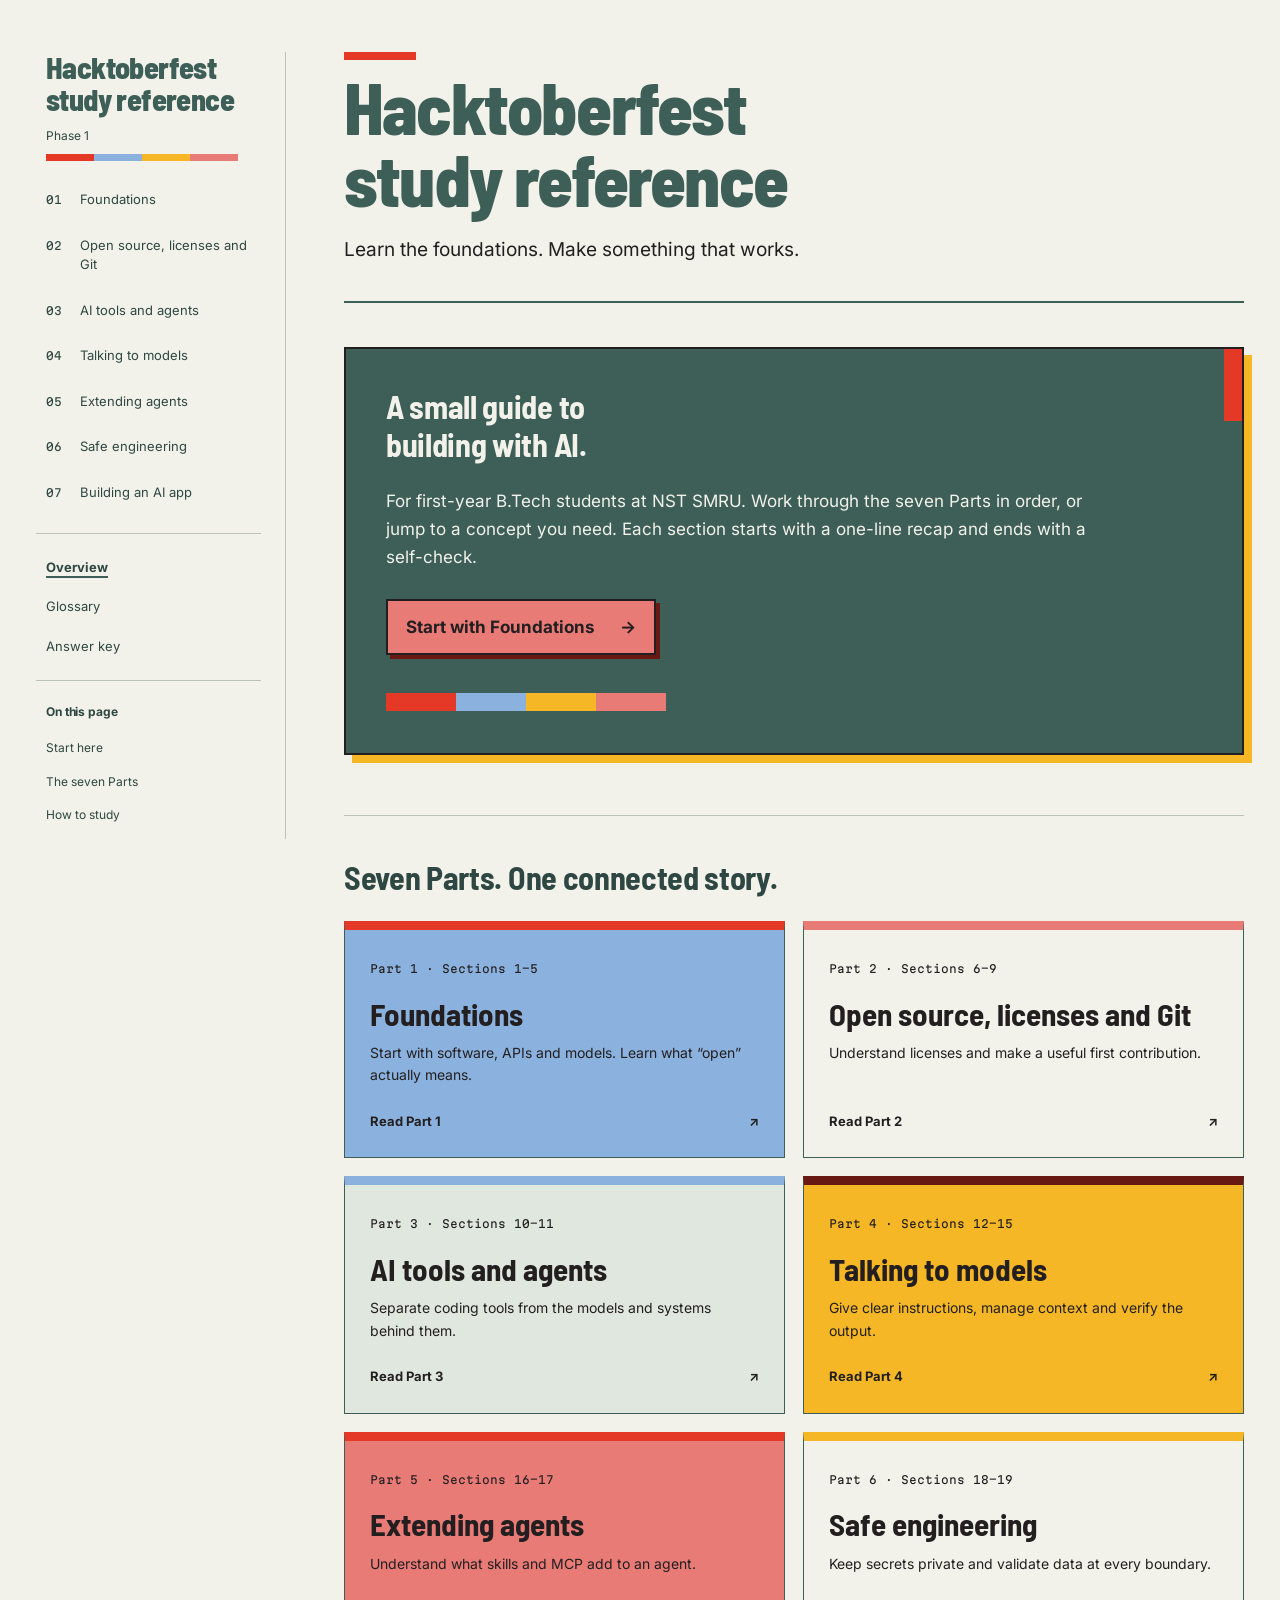
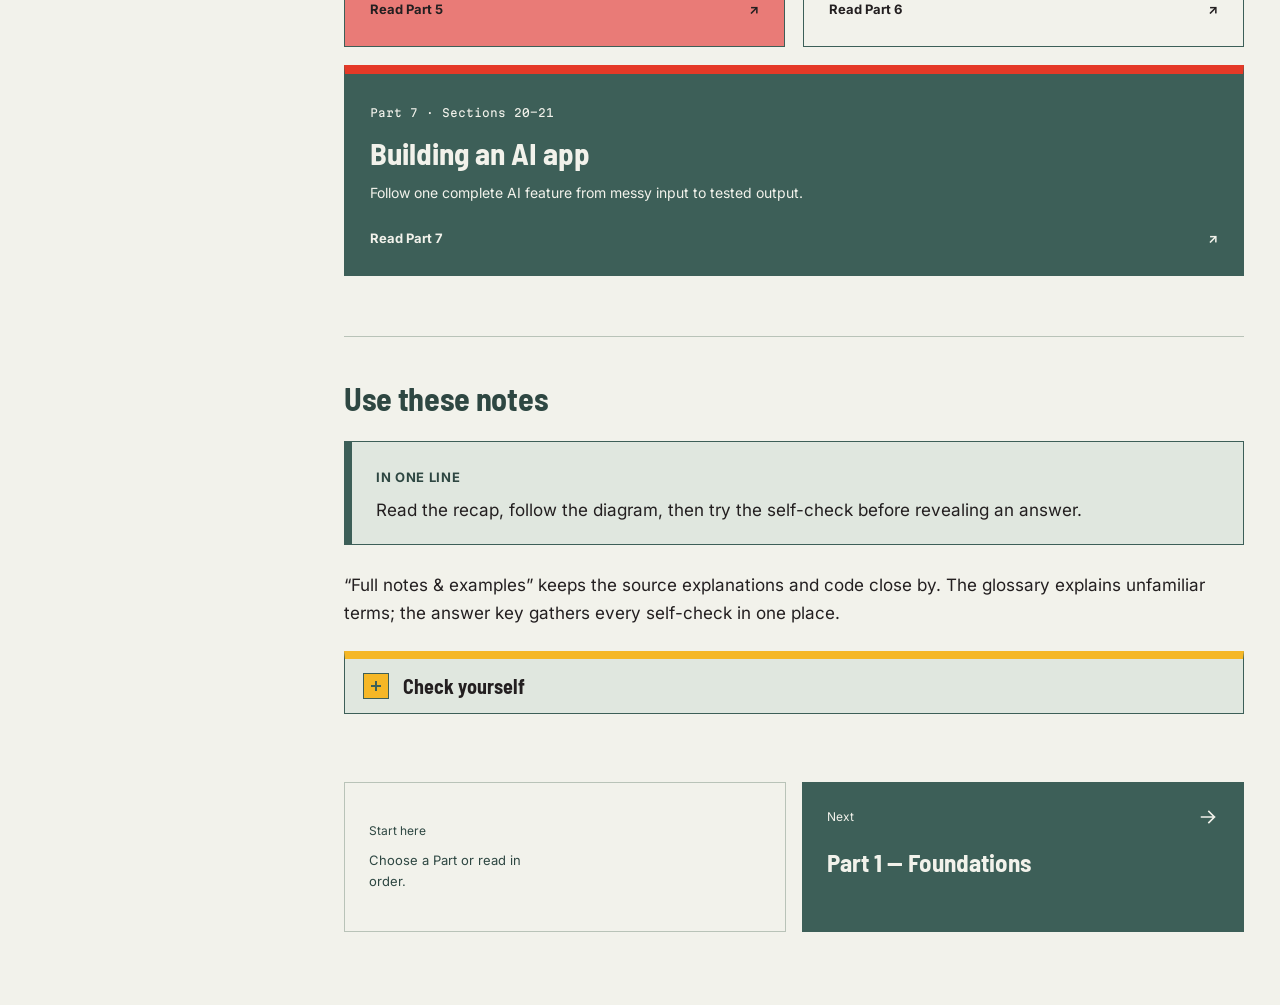
==== index.html @ d486a361 "Deploy Hacktoberfest study reference" ====
<!doctype html><html lang="en">
<head><meta charset="utf-8"><meta name="viewport" content="width=device-width,initial-scale=1"><title>Hacktoberfest study reference</title><meta name="description" content="Phase 1 study notes for first-year B.Tech students at NST SMRU."><link rel="stylesheet" href="assets/style.css"><script src="assets/site.js" defer></script></head>
<body><a class="skip" href="#main">Skip to content</a><div class="layout">
<aside aria-label="Study navigation"><a class="site-name" href="index.html">Hacktoberfest<br> study reference<span class="site-phase">Phase 1</span></a><details class="sidebar-menu" open><summary>Contents</summary><div class="sidebar-panel">
<nav class="part-nav" aria-label="Study Parts"><a href="part-1.html"><span class="nav-number">01</span><span>Foundations</span></a><a href="part-2.html"><span class="nav-number">02</span><span>Open source, licenses and Git</span></a><a href="part-3.html"><span class="nav-number">03</span><span>AI tools and agents</span></a><a href="part-4.html"><span class="nav-number">04</span><span>Talking to models</span></a><a href="part-5.html"><span class="nav-number">05</span><span>Extending agents</span></a><a href="part-6.html"><span class="nav-number">06</span><span>Safe engineering</span></a><a href="part-7.html"><span class="nav-number">07</span><span>Building an AI app</span></a></nav>
<nav class="reference-nav" aria-label="Reference pages"><a href="index.html" aria-current="page">Overview</a><a href="glossary.html">Glossary</a><a href="answers.html">Answer key</a></nav>
<nav class="page-toc" aria-label="On this page"><h2>On this page</h2><a href="#start">Start here</a><a href="#parts">The seven Parts</a><a href="#how">How to study</a></nav></div></details></aside>
<main id="main">
<div class="page-heading"><h1>Hacktoberfest study reference</h1><p>Learn the foundations. Make something that works.</p></div>
<section id="start"><h2>A small guide to building with AI.</h2><p>For first-year B.Tech students at NST SMRU. Work through the seven Parts in order, or jump to a concept you need. Each section starts with a one-line recap and ends with a self-check.</p><a class="primary" href="part-1.html">Start with Foundations <span aria-hidden="true">→</span></a><div class="color-blocks" aria-hidden="true"><i></i><i></i><i></i><i></i></div></section>
<section id="parts"><h2>Seven Parts. One connected story.</h2><div class="cards"><a class="part-card" href="part-1.html"><span class="part-number">Part 1 · Sections 1–5</span><h3>Foundations</h3><p>Start with software, APIs and models. Learn what “open” actually means.</p><span class="card-link">Read Part 1 <span aria-hidden="true">↗</span></span></a><a class="part-card" href="part-2.html"><span class="part-number">Part 2 · Sections 6–9</span><h3>Open source, licenses and Git</h3><p>Understand licenses and make a useful first contribution.</p><span class="card-link">Read Part 2 <span aria-hidden="true">↗</span></span></a><a class="part-card" href="part-3.html"><span class="part-number">Part 3 · Sections 10–11</span><h3>AI tools and agents</h3><p>Separate coding tools from the models and systems behind them.</p><span class="card-link">Read Part 3 <span aria-hidden="true">↗</span></span></a><a class="part-card" href="part-4.html"><span class="part-number">Part 4 · Sections 12–15</span><h3>Talking to models</h3><p>Give clear instructions, manage context and verify the output.</p><span class="card-link">Read Part 4 <span aria-hidden="true">↗</span></span></a><a class="part-card" href="part-5.html"><span class="part-number">Part 5 · Sections 16–17</span><h3>Extending agents</h3><p>Understand what skills and MCP add to an agent.</p><span class="card-link">Read Part 5 <span aria-hidden="true">↗</span></span></a><a class="part-card" href="part-6.html"><span class="part-number">Part 6 · Sections 18–19</span><h3>Safe engineering</h3><p>Keep secrets private and validate data at every boundary.</p><span class="card-link">Read Part 6 <span aria-hidden="true">↗</span></span></a><a class="part-card" href="part-7.html"><span class="part-number">Part 7 · Sections 20–21</span><h3>Building an AI app</h3><p>Follow one complete AI feature from messy input to tested output.</p><span class="card-link">Read Part 7 <span aria-hidden="true">↗</span></span></a></div></section>
<section id="how"><h2>Use these notes</h2><div class="one-line"><strong>In one line</strong><p>Read the recap, follow the diagram, then try the self-check before revealing an answer.</p></div><p>“Full notes &amp; examples” keeps the source explanations and code close by. The glossary explains unfamiliar terms; the answer key gathers every self-check in one place.</p><details class="check"><summary>Check yourself</summary><p><strong>Where should you look for an unfamiliar term?</strong></p><details class="answer-reveal"><summary>Reveal answer</summary><div class="answer">Open the <a href="glossary.html">glossary</a>. For a quick recap, start with an “In one line” box.</div></details></details></section>
<nav class="pager" aria-label="Previous and next pages"><div class="pager-start"><small>Start here</small><span>Choose a Part or read in order.</span></div><a class="page-next" rel="next" href="part-1.html"><span class="pager-direction"><small>Next</small><svg viewBox="0 0 24 24" width="22" height="22" aria-hidden="true" focusable="false"><path d="M5 12h14m-6-6 6 6-6 6" fill="none" stroke="currentColor" stroke-width="1.8" stroke-linecap="square"/></svg></span><strong>Part 1 — Foundations</strong></a></nav></main></div><p id="copy-status" class="sr-only" role="status" aria-live="polite"></p></body></html>
---- assets/style.css ----
@import url('fonts.css');
:root{--forest:#3d5f58;--deep:#2e4742;--ink:#231f20;--paper:#f2f2eb;--sky:#8bb2de;--ochre:#f5b726;--pink:#e97b77;--orange:#e53927;--maroon:#671912;--line:#b9c3b8;color-scheme:light;font-family:Inter,Arial,sans-serif;color:var(--ink);background:var(--paper);font-size:16px;line-height:1.65;scroll-padding-top:32px;scrollbar-color:var(--forest) var(--paper)}
*{box-sizing:border-box}body{margin:0}a{color:var(--deep);text-underline-offset:4px}a:hover{text-decoration-thickness:2px}button,input{font:inherit}button,a,input,summary{-webkit-tap-highlight-color:transparent}button,summary{cursor:pointer}a:focus-visible,button:focus-visible,summary:focus-visible,input:focus-visible,pre:focus-visible,.table-wrap:focus-visible{outline:3px solid var(--maroon);outline-offset:4px}::selection{background:var(--pink);color:var(--ink)}[hidden]{display:none!important}.skip{position:fixed;top:-100px;left:16px;z-index:20;background:var(--ochre);padding:12px}.skip:focus{top:12px}.sr-only{position:absolute;width:1px;height:1px;padding:0;overflow:hidden;clip-path:inset(50%);white-space:nowrap}
.layout{display:grid;grid-template-columns:250px minmax(0,1fr);gap:58px;max-width:1360px;margin:0 auto;padding:52px 36px 72px}aside{align-self:start;position:sticky;top:32px;max-height:calc(100vh - 64px);overflow:auto;padding:0 24px 8px 0;border-right:1px solid var(--line);scrollbar-width:thin}.site-name{display:block;position:relative;font-family:'Barlow Semi Condensed','Arial Narrow',Arial,sans-serif;font-size:30px;line-height:1.05;font-weight:800;letter-spacing:-.02em;text-decoration:none;color:var(--forest);padding:0 10px 34px}.site-name::after{content:'';position:absolute;left:10px;bottom:18px;width:48px;height:7px;background:var(--orange);box-shadow:48px 0 0 var(--sky),96px 0 0 var(--ochre),144px 0 0 var(--pink)}.site-phase{display:block;margin-top:12px;font:400 12px/1.5 Inter,Arial,sans-serif;letter-spacing:0;color:var(--deep)}.sidebar-menu{border:0}.sidebar-menu>summary{display:none}.sidebar-panel nav{display:flex;flex-direction:column}.part-nav{gap:4px}.part-nav a{display:grid;grid-template-columns:24px 1fr;gap:10px;align-items:start;padding:11px 10px;color:var(--deep);font-size:13px;line-height:1.5;text-decoration:none}.nav-number{font-family:'Martian Mono',monospace;font-size:11px;padding-top:2px}.part-nav a:hover,.reference-nav a:hover,.page-toc a:hover{background:#e0e7df}.part-nav a[aria-current="page"]{background:var(--forest);color:var(--paper);font-weight:700}.part-nav a[aria-current="page"]:focus-visible{outline-color:var(--maroon)}.reference-nav{margin-top:20px;padding:14px 0;border-block:1px solid var(--line)}.reference-nav a{padding:9px 10px;font-size:13px;text-decoration:none}.reference-nav a[aria-current="page"]{font-weight:700;text-decoration:underline;text-decoration-color:var(--forest);text-decoration-thickness:2px}.page-toc{padding-top:22px}.page-toc h2{font:700 12px/1.5 Inter,Arial,sans-serif;color:var(--deep);margin:0 10px 10px}.page-toc a{font-size:12px;line-height:1.6;padding:7px 10px;text-decoration:none}.page-toc a[aria-current="location"]{font-weight:700;text-decoration:underline}
main{min-width:0;max-width:900px}.page-heading{position:relative;padding:18px 0 36px;border-bottom:2px solid var(--forest);margin-bottom:44px}.page-heading::before{content:'';position:absolute;left:0;top:0;width:72px;height:8px;background:var(--orange)}.page-heading h1{font-family:'Barlow Semi Condensed','Arial Narrow',Arial,sans-serif;font-size:clamp(42px,5.3vw,72px);line-height:1;letter-spacing:-.025em;max-width:820px;color:var(--forest);margin:0 0 22px;font-weight:800;text-wrap:balance}.page-heading>p{font-size:19px;line-height:1.5;max-width:55ch;margin:0}h2,h3{line-height:1.2;text-wrap:balance}h2{font-family:'Barlow Semi Condensed','Arial Narrow',Arial,sans-serif;font-weight:700;font-size:32px;letter-spacing:-.01em;margin:0 0 24px;color:var(--deep)}h3{font-size:19px;margin:32px 0 12px}p{margin:0 0 18px}section{scroll-margin-top:32px;margin-bottom:60px}section+section{padding-top:42px;border-top:1px solid var(--line)}.section-no{font-family:'Martian Mono',monospace;display:block;color:var(--forest);font-size:13px;margin-bottom:12px}ul,ol{padding-left:24px;margin:16px 0 24px}li{margin:9px 0;padding-left:3px}.one-line{padding:20px 24px;background:#e0e7df;border:1px solid var(--forest);border-left:8px solid var(--forest);margin:0 0 26px}.one-line>strong{font-size:13px;color:var(--deep);text-transform:uppercase;letter-spacing:.05em}.one-line p{margin:7px 0 0;line-height:1.6}.key-points{margin:0 0 28px}.key-points li{margin:14px 0}#start{position:relative;background:var(--forest);color:var(--paper);padding:38px 40px 42px;border:2px solid var(--ink);box-shadow:8px 8px 0 var(--ochre)}#start::after{content:'';position:absolute;right:0;top:0;width:18px;height:72px;background:var(--orange)}#start h2{color:var(--paper);max-width:18ch}#start p{max-width:67ch}.primary{background:var(--pink);border:2px solid var(--ink);color:var(--ink);font-weight:700;display:inline-flex;gap:25px;padding:12px 18px;text-decoration:none;box-shadow:4px 4px 0 var(--maroon);margin:10px 0 26px}.primary:hover{background:var(--ochre)}.color-blocks{display:flex;max-width:280px;height:18px;margin-top:12px}.color-blocks i{flex:1;background:var(--orange)}.color-blocks i:nth-child(2){background:var(--sky)}.color-blocks i:nth-child(3){background:var(--ochre)}.color-blocks i:nth-child(4){background:var(--pink)}.cards{display:grid;grid-template-columns:repeat(2,minmax(0,1fr));gap:18px}.part-card{display:flex;flex-direction:column;position:relative;padding:30px 25px 25px;background:var(--paper);border:1.5px solid var(--forest);border-top-width:9px;text-decoration:none;color:var(--ink)}.part-card:nth-child(1){background:var(--sky);border-top-color:var(--orange)}.part-card:nth-child(2){border-top-color:var(--pink)}.part-card:nth-child(3){background:#e0e7df;border-top-color:var(--sky)}.part-card:nth-child(4){background:var(--ochre);border-top-color:var(--maroon)}.part-card:nth-child(5){background:var(--pink);border-top-color:var(--orange)}.part-card:nth-child(6){border-top-color:var(--ochre)}.part-card:nth-child(7){background:var(--forest);border-color:var(--forest);border-top-color:var(--orange);color:var(--paper)}.part-card:hover{border-color:var(--maroon);background:#e4e9e0;color:var(--ink)}.part-card h3{font-family:'Barlow Semi Condensed',Arial,sans-serif;font-size:31px;line-height:1.08;margin:18px 0 12px}.part-card p{font-size:14px;line-height:1.6;margin-bottom:24px}.part-number{font-family:'Martian Mono',monospace;font-size:11px;line-height:1.7}.card-link{font-weight:700;font-size:13px;margin-top:auto;display:flex;justify-content:space-between}.part-card:last-child{grid-column:1/-1}.part-card:last-child h3{margin-top:14px}
/* Native disclosures keep keyboard and no-script behavior; authored markers match the brand. */
details{border:0}summary{list-style:none;min-height:52px;display:flex;align-items:center;gap:14px;font-size:14px;font-weight:700;line-height:1.5}summary::-webkit-details-marker{display:none}summary::before{content:'';flex:0 0 24px;width:24px;height:24px;border:1px solid var(--forest);background:linear-gradient(var(--forest),var(--forest)) center/10px 2px no-repeat,linear-gradient(var(--forest),var(--forest)) center/2px 10px no-repeat,var(--paper)}details[open]>summary::before{background:linear-gradient(var(--forest),var(--forest)) center/10px 2px no-repeat,var(--ochre)}summary:hover{color:var(--maroon)}.full-notes{margin-top:28px;border:1px solid var(--forest);border-top:8px solid var(--sky);background:var(--paper)}.full-notes>summary{padding:14px 18px;background:#e9ece4;font:700 20px/1.2 'Barlow Semi Condensed','Arial Narrow',Arial,sans-serif}.full-notes>summary::before{border-color:var(--forest);background:linear-gradient(var(--forest),var(--forest)) center/10px 2px no-repeat,linear-gradient(var(--forest),var(--forest)) center/2px 10px no-repeat,var(--sky)}.full-notes>summary:hover{background:var(--sky);color:var(--ink)}.full-notes[open]{padding:0 22px 20px}.full-notes[open]>summary{margin:0 -22px 20px;border-bottom:1px solid var(--forest);background:var(--sky)}.full-notes[open]>summary::before{background:linear-gradient(var(--forest),var(--forest)) center/10px 2px no-repeat,var(--sky)}.check{margin-top:24px;border:1px solid var(--forest);border-top:8px solid var(--ochre);background:var(--paper)}.check>summary{padding:14px 18px;background:#e0e7df;font:700 20px/1.2 'Barlow Semi Condensed','Arial Narrow',Arial,sans-serif}.check>summary::before{border-color:var(--forest);background:linear-gradient(var(--forest),var(--forest)) center/10px 2px no-repeat,linear-gradient(var(--forest),var(--forest)) center/2px 10px no-repeat,var(--ochre)}.check>summary:hover{background:var(--ochre);color:var(--ink)}.check[open]>summary{border-bottom:1px solid var(--forest);background:var(--ochre)}.check[open]>summary::before{background:linear-gradient(var(--forest),var(--forest)) center/10px 2px no-repeat,var(--ochre)}.check>ol{padding:2px 24px 0 45px;margin:20px 0}.check>ol>li{margin:0 0 26px;padding-left:5px}.check>ol>li:last-child{margin-bottom:18px}.check li p{margin:0 0 12px}.check>p{padding:22px 20px 0}.answer-reveal{margin:0;border:0}.answer-reveal>summary{display:inline-flex;min-height:40px;font-size:12px;gap:9px;color:var(--deep);font-weight:700;padding:4px 0}.answer-reveal>summary::before{width:18px;height:18px;flex-basis:18px;background-size:8px 2px,2px 8px}.answer-reveal[open]>summary::before{background:linear-gradient(var(--forest),var(--forest)) center/8px 2px no-repeat,var(--ochre)}.answer{background:#e6e9df;padding:16px 18px;margin-top:8px;color:var(--deep);line-height:1.65;font-size:15px}.check>.answer-reveal{margin:0 20px 20px}
.code{display:grid;grid-template-columns:1fr auto;margin:24px 0;background:var(--deep);color:var(--paper);border:1px solid var(--forest)}.code::before{content:'CODE';align-self:center;padding:12px 0 10px 18px;font:700 10px/1 'Martian Mono',Consolas,monospace;letter-spacing:.12em;color:var(--sky)}.code pre{grid-column:1/-1;overflow:auto;line-height:1.65;padding:18px 22px 22px;margin:0;border-top:1px solid rgba(242,242,235,.28);tab-size:2;font-size:13px;scrollbar-color:var(--sky) var(--deep)}.code code{font-family:'Martian Mono',Consolas,monospace;font-size:12px}.copy{position:static;align-self:center;min-width:74px;margin:7px 9px 7px 0;border:1px solid var(--paper);background:var(--forest);color:var(--paper);font-size:12px;line-height:1.4;padding:7px 12px}.copy:hover{background:var(--paper);color:var(--ink)}.copy:focus-visible{outline-color:var(--ochre)}.table-wrap{overflow:auto;margin:24px 0;max-width:100%}table{border-collapse:collapse;width:100%;font-size:14px;line-height:1.6}th,td{padding:14px 16px;border:1px solid var(--line);text-align:left;vertical-align:top;min-width:120px}th{background:var(--forest);color:var(--paper);font-weight:700}tr:nth-child(even){background:#e8ece3}.diagrams{display:grid;grid-template-columns:repeat(auto-fit,minmax(245px,1fr));gap:20px;margin:28px 0}.diagram{margin:0;background:#e9ece4;border:1px solid var(--line);padding:16px;display:flex;flex-direction:column;align-items:center}.diagram>div{width:100%;max-width:360px}.diagram svg{display:block;width:100%;height:auto}.diagram figcaption{font-size:13px;line-height:1.6;max-width:56ch;margin:12px 0 0;align-self:stretch}.diagram figcaption strong{display:inline-block;margin-bottom:5px}
.pager{display:grid;grid-template-columns:minmax(0,1fr) minmax(0,1fr);gap:16px;padding-top:8px;margin-top:12px}.pager>a,.pager-start{display:flex;flex-direction:column;align-items:flex-start;gap:20px;padding:23px 24px;min-height:150px;border:1px solid var(--forest);text-decoration:none;color:var(--deep)}.pager-direction{display:flex;align-items:center;gap:10px;width:100%}.pager-direction small,.pager-start small{font-size:12px;font-weight:400;line-height:1.5}.page-prev .pager-direction svg{transform:rotate(180deg)}.pager strong{font-family:'Barlow Semi Condensed',Arial,sans-serif;font-size:25px;line-height:1.15;font-weight:700;text-wrap:balance}.pager>a.page-next{background:var(--forest);color:var(--paper)}.page-next .pager-direction{justify-content:space-between}.pager>a:hover{background:#e0e7df}.pager>a.page-next:hover{background:var(--deep)}.pager>a.page-next:focus-visible{outline-color:var(--maroon)}.pager-start{border-color:var(--line);justify-content:center;gap:10px}.pager-start>span{font-size:13px;max-width:22ch}.glossary{margin:20px 0}.term{display:grid;grid-template-columns:180px 1fr;gap:22px;border-bottom:1px solid var(--line);padding:16px 0}.term dt{font-weight:700}.term dd{margin:0}.search-label{display:block;font-size:14px;font-weight:700;margin-bottom:8px}input[type=search]{width:100%;padding:13px 16px;border:1.5px solid var(--forest);background:var(--paper);color:var(--ink);border-radius:0}input::placeholder{color:var(--forest);opacity:1}#term-count{font-size:12px;margin-top:8px;color:var(--deep)}
@media(min-width:1200px){main{font-size:17px}.page-heading h1{font-size:72px}}
@media(max-width:1000px) and (min-width:821px){.layout{grid-template-columns:210px minmax(0,1fr);gap:32px;padding-inline:24px}.site-name{font-size:27px}.pager>a,.pager-start{padding:20px 18px}.pager strong{font-size:22px}}
@media(max-width:820px){:root{scroll-padding-top:130px}.layout{display:block;padding:0 22px 48px}aside{position:sticky;top:0;z-index:4;max-height:none;overflow:visible;background:var(--paper);border-right:0;border-bottom:1px solid var(--forest);padding:16px 0;margin:0 0 32px;display:grid;grid-template-columns:minmax(0,1fr) auto;gap:16px;align-items:center}.site-name{font-size:25px;padding:0;line-height:1.05}.site-name::after{display:none}.site-name br{display:none}.site-name br::after{content:' '}.site-phase{font-size:11px;margin-top:5px}.sidebar-menu>summary{display:flex;border:1px solid var(--forest);padding:8px 12px;min-height:44px;font-size:12px;gap:10px}.sidebar-menu>summary::before{width:18px;height:18px;flex-basis:18px;background-size:8px 2px,2px 8px}.sidebar-menu[open]>summary{background:var(--ochre)}.sidebar-menu[open]>summary::before{background:linear-gradient(var(--forest),var(--forest)) center/8px 2px no-repeat,var(--ochre)}.sidebar-panel{position:absolute;top:100%;left:0;right:0;max-height:70vh;overflow:auto;overscroll-behavior:contain;background:var(--paper);border:1px solid var(--forest);border-top:0;padding:18px 14px 24px}.sidebar-panel .part-nav a{font-size:14px}.page-heading h1{font-size:52px}.page-heading{margin-bottom:32px;padding-bottom:28px}.page-heading>p{font-size:17px}h2{font-size:29px}.diagram>div{max-width:350px}section{scroll-margin-top:130px}.term{grid-template-columns:145px 1fr;gap:16px}}
@media(max-width:520px){.layout{padding-inline:18px}aside{gap:12px;padding:16px 0}.site-name{font-size:23px;max-width:210px}.site-name br{display:block}.sidebar-menu>summary{padding:9px 10px;gap:8px}.page-heading{padding-top:16px}.page-heading::before{width:54px;height:7px}.page-heading h1{font-size:43px}#start{padding:30px 24px 34px;box-shadow:6px 6px 0 var(--ochre)}#start::after{width:12px;height:52px}.cards{grid-template-columns:1fr}.part-card:last-child{grid-column:auto}.part-card{padding:25px 23px 23px}.one-line{padding:18px;border-left-width:6px}.full-notes>summary,.check>summary{padding:13px 14px;font-size:19px}.full-notes[open]{padding-inline:16px}.full-notes[open]>summary{margin-inline:-16px}.check>ol{padding-left:37px;padding-right:16px}.check>p{padding-inline:16px}.check>.answer-reveal{margin-inline:16px}.term{display:block}.term dd{margin-top:5px}.diagrams{display:block}.diagram{margin-bottom:20px;padding:10px}.pager{grid-template-columns:1fr;gap:12px}.pager>a{min-height:118px;padding:20px;gap:16px}.pager strong{font-size:25px}.pager-start{display:none}h2{font-size:28px}.full-notes{font-size:15px}.table-wrap table{font-size:13px}.code::before{padding-left:14px}.code pre{padding:16px 14px 18px}.copy{min-width:68px;padding-inline:10px}section{margin-bottom:44px}section+section{padding-top:32px}}
@media(prefers-reduced-motion:no-preference){a,button,summary{transition:background-color 130ms ease-out}}
@media print{aside,.pager,.copy,.skip{display:none}.layout{display:block;padding:0}main{max-width:none}.page-heading h1{font-size:36px}.check{break-inside:avoid}.diagram{break-inside:avoid}a{color:inherit}.full-notes>summary{display:none}.full-notes::details-content{display:block}.code pre{white-space:pre-wrap;color:#231f20}.code{background:#f2f2eb}}
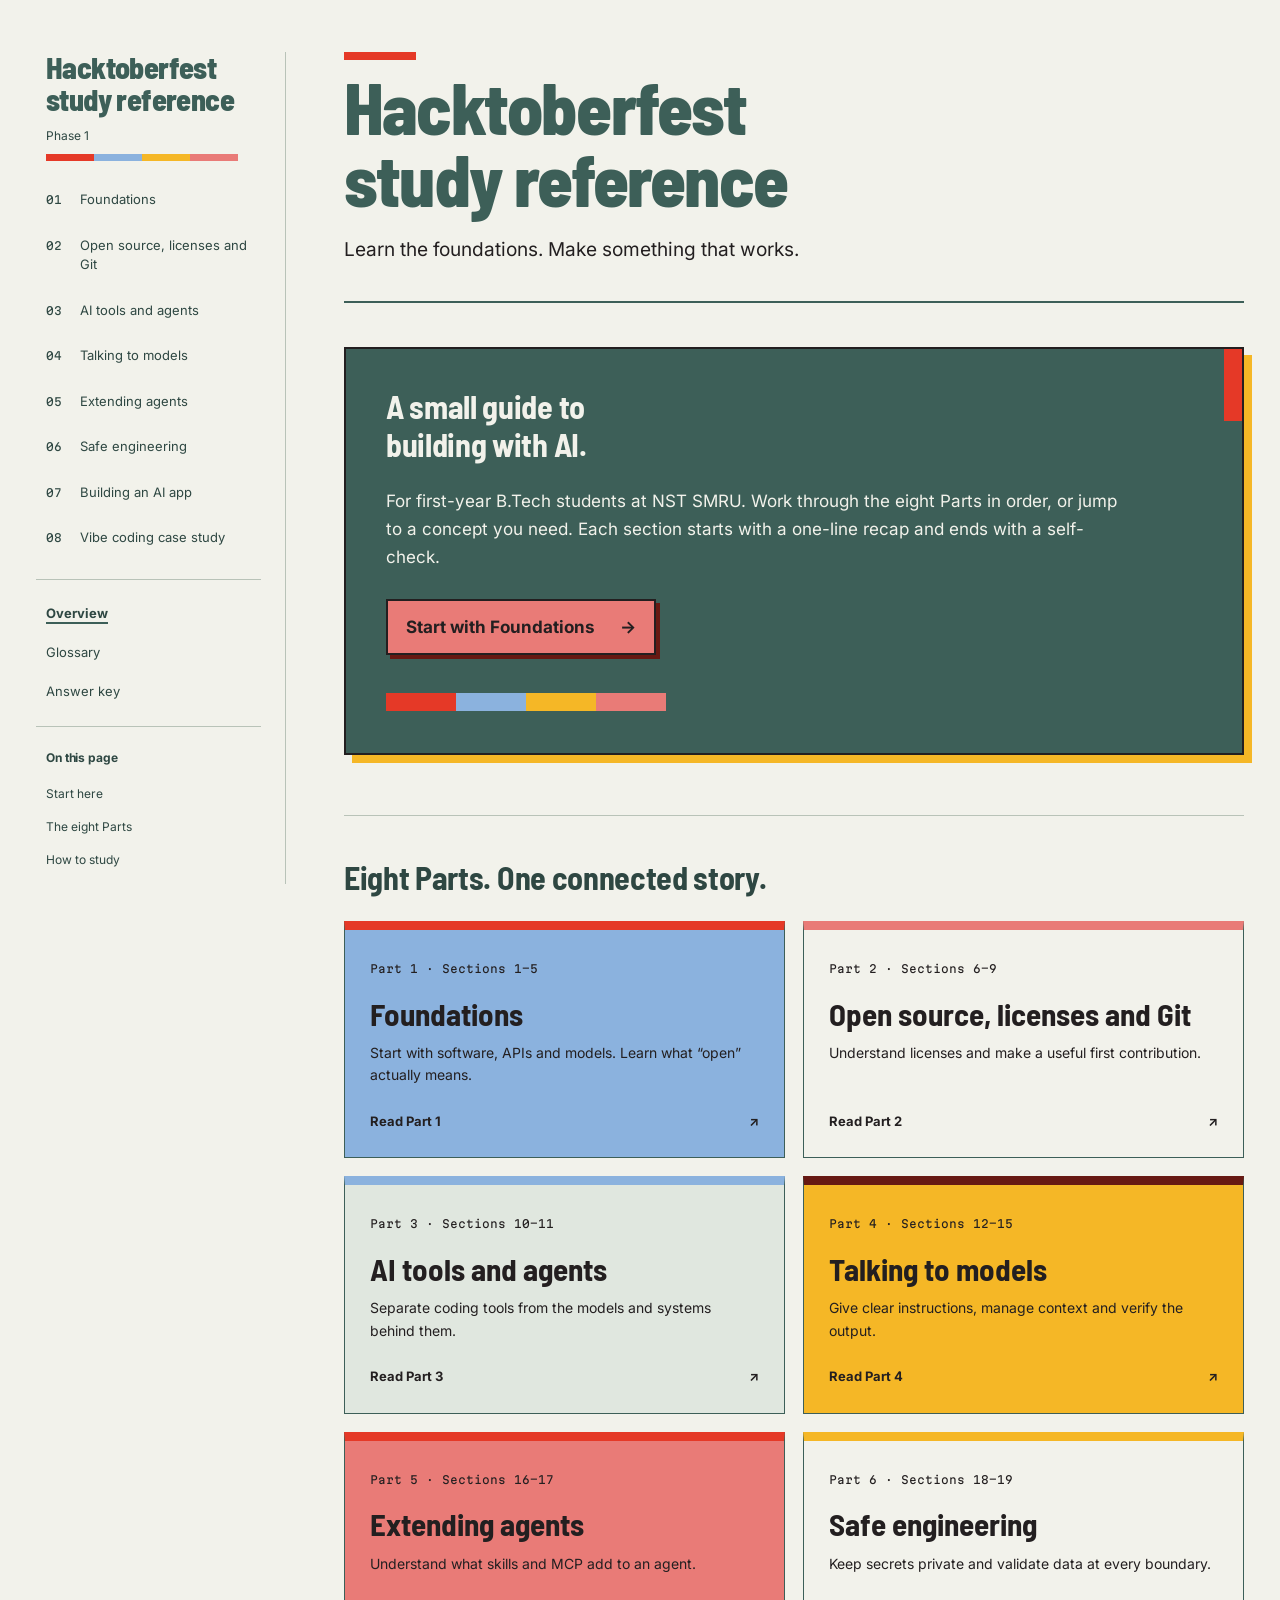
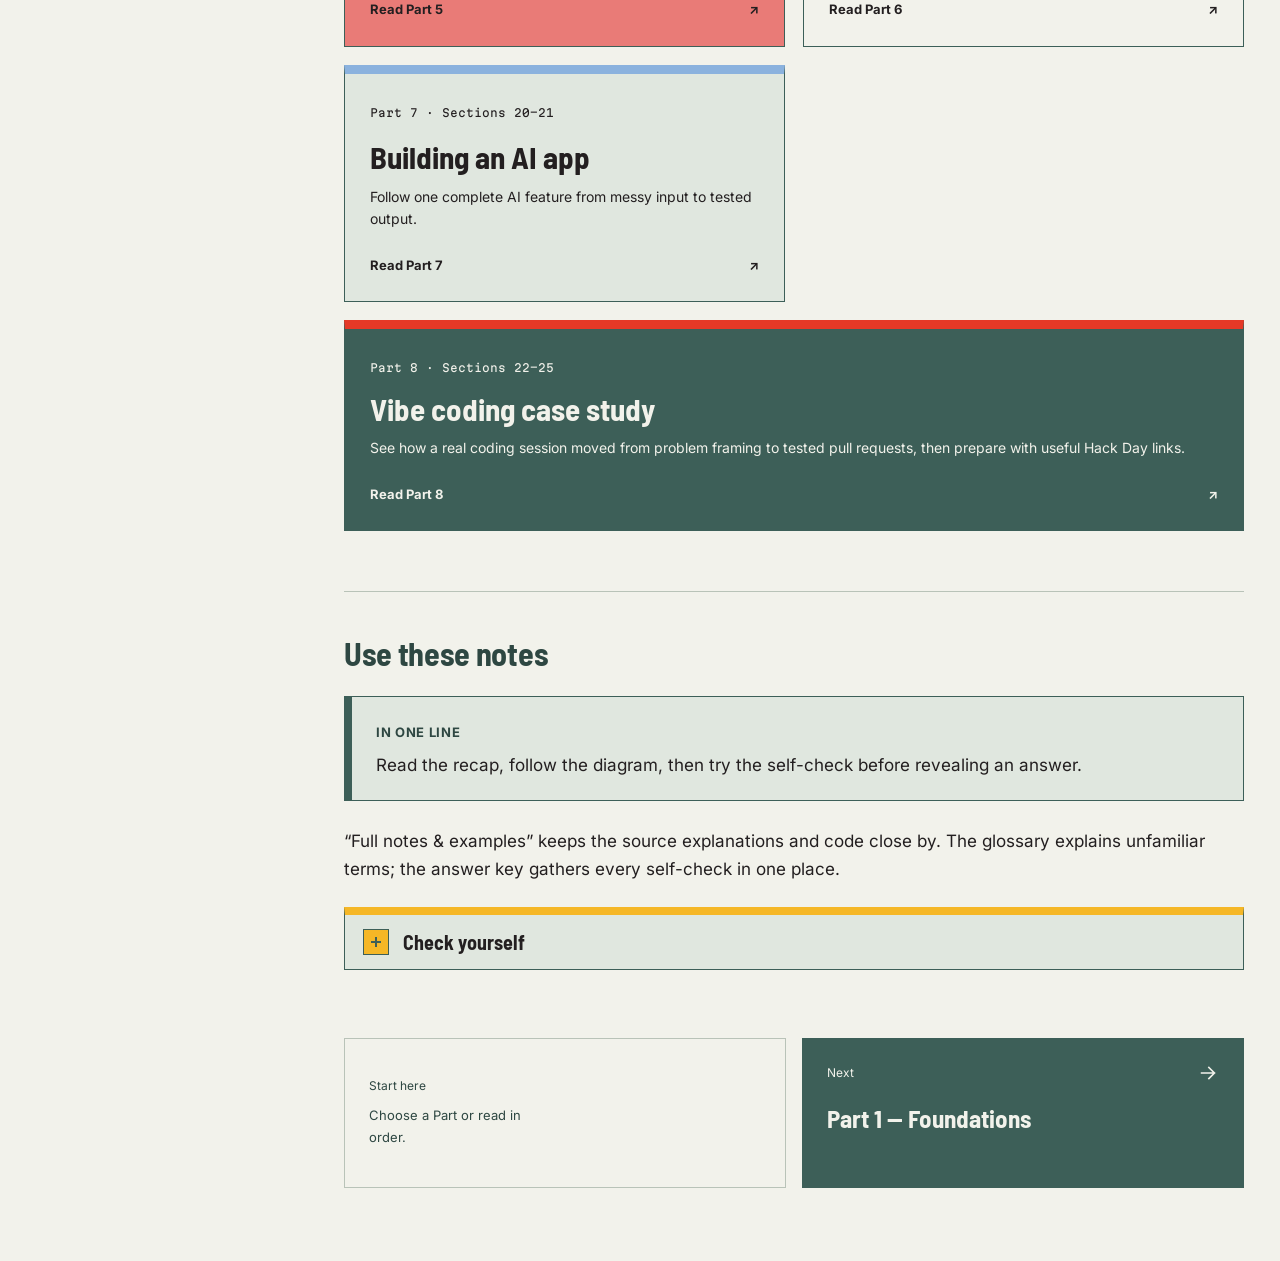
==== commit 9b1f6461: "Add vibe coding case study and Hack Day links" ====
--- a/index.html
+++ b/index.html
@@ -2,12 +2,12 @@
 <head><meta charset="utf-8"><meta name="viewport" content="width=device-width,initial-scale=1"><title>Hacktoberfest study reference</title><meta name="description" content="Phase 1 study notes for first-year B.Tech students at NST SMRU."><link rel="stylesheet" href="assets/style.css"><script src="assets/site.js" defer></script></head>
 <body><a class="skip" href="#main">Skip to content</a><div class="layout">
 <aside aria-label="Study navigation"><a class="site-name" href="index.html">Hacktoberfest<br> study reference<span class="site-phase">Phase 1</span></a><details class="sidebar-menu" open><summary>Contents</summary><div class="sidebar-panel">
-<nav class="part-nav" aria-label="Study Parts"><a href="part-1.html"><span class="nav-number">01</span><span>Foundations</span></a><a href="part-2.html"><span class="nav-number">02</span><span>Open source, licenses and Git</span></a><a href="part-3.html"><span class="nav-number">03</span><span>AI tools and agents</span></a><a href="part-4.html"><span class="nav-number">04</span><span>Talking to models</span></a><a href="part-5.html"><span class="nav-number">05</span><span>Extending agents</span></a><a href="part-6.html"><span class="nav-number">06</span><span>Safe engineering</span></a><a href="part-7.html"><span class="nav-number">07</span><span>Building an AI app</span></a></nav>
+<nav class="part-nav" aria-label="Study Parts"><a href="part-1.html"><span class="nav-number">01</span><span>Foundations</span></a><a href="part-2.html"><span class="nav-number">02</span><span>Open source, licenses and Git</span></a><a href="part-3.html"><span class="nav-number">03</span><span>AI tools and agents</span></a><a href="part-4.html"><span class="nav-number">04</span><span>Talking to models</span></a><a href="part-5.html"><span class="nav-number">05</span><span>Extending agents</span></a><a href="part-6.html"><span class="nav-number">06</span><span>Safe engineering</span></a><a href="part-7.html"><span class="nav-number">07</span><span>Building an AI app</span></a><a href="part-8.html"><span class="nav-number">08</span><span>Vibe coding case study</span></a></nav>
 <nav class="reference-nav" aria-label="Reference pages"><a href="index.html" aria-current="page">Overview</a><a href="glossary.html">Glossary</a><a href="answers.html">Answer key</a></nav>
-<nav class="page-toc" aria-label="On this page"><h2>On this page</h2><a href="#start">Start here</a><a href="#parts">The seven Parts</a><a href="#how">How to study</a></nav></div></details></aside>
+<nav class="page-toc" aria-label="On this page"><h2>On this page</h2><a href="#start">Start here</a><a href="#parts">The eight Parts</a><a href="#how">How to study</a></nav></div></details></aside>
 <main id="main">
 <div class="page-heading"><h1>Hacktoberfest study reference</h1><p>Learn the foundations. Make something that works.</p></div>
-<section id="start"><h2>A small guide to building with AI.</h2><p>For first-year B.Tech students at NST SMRU. Work through the seven Parts in order, or jump to a concept you need. Each section starts with a one-line recap and ends with a self-check.</p><a class="primary" href="part-1.html">Start with Foundations <span aria-hidden="true">→</span></a><div class="color-blocks" aria-hidden="true"><i></i><i></i><i></i><i></i></div></section>
-<section id="parts"><h2>Seven Parts. One connected story.</h2><div class="cards"><a class="part-card" href="part-1.html"><span class="part-number">Part 1 · Sections 1–5</span><h3>Foundations</h3><p>Start with software, APIs and models. Learn what “open” actually means.</p><span class="card-link">Read Part 1 <span aria-hidden="true">↗</span></span></a><a class="part-card" href="part-2.html"><span class="part-number">Part 2 · Sections 6–9</span><h3>Open source, licenses and Git</h3><p>Understand licenses and make a useful first contribution.</p><span class="card-link">Read Part 2 <span aria-hidden="true">↗</span></span></a><a class="part-card" href="part-3.html"><span class="part-number">Part 3 · Sections 10–11</span><h3>AI tools and agents</h3><p>Separate coding tools from the models and systems behind them.</p><span class="card-link">Read Part 3 <span aria-hidden="true">↗</span></span></a><a class="part-card" href="part-4.html"><span class="part-number">Part 4 · Sections 12–15</span><h3>Talking to models</h3><p>Give clear instructions, manage context and verify the output.</p><span class="card-link">Read Part 4 <span aria-hidden="true">↗</span></span></a><a class="part-card" href="part-5.html"><span class="part-number">Part 5 · Sections 16–17</span><h3>Extending agents</h3><p>Understand what skills and MCP add to an agent.</p><span class="card-link">Read Part 5 <span aria-hidden="true">↗</span></span></a><a class="part-card" href="part-6.html"><span class="part-number">Part 6 · Sections 18–19</span><h3>Safe engineering</h3><p>Keep secrets private and validate data at every boundary.</p><span class="card-link">Read Part 6 <span aria-hidden="true">↗</span></span></a><a class="part-card" href="part-7.html"><span class="part-number">Part 7 · Sections 20–21</span><h3>Building an AI app</h3><p>Follow one complete AI feature from messy input to tested output.</p><span class="card-link">Read Part 7 <span aria-hidden="true">↗</span></span></a></div></section>
+<section id="start"><h2>A small guide to building with AI.</h2><p>For first-year B.Tech students at NST SMRU. Work through the eight Parts in order, or jump to a concept you need. Each section starts with a one-line recap and ends with a self-check.</p><a class="primary" href="part-1.html">Start with Foundations <span aria-hidden="true">→</span></a><div class="color-blocks" aria-hidden="true"><i></i><i></i><i></i><i></i></div></section>
+<section id="parts"><h2>Eight Parts. One connected story.</h2><div class="cards"><a class="part-card" href="part-1.html"><span class="part-number">Part 1 · Sections 1–5</span><h3>Foundations</h3><p>Start with software, APIs and models. Learn what “open” actually means.</p><span class="card-link">Read Part 1 <span aria-hidden="true">↗</span></span></a><a class="part-card" href="part-2.html"><span class="part-number">Part 2 · Sections 6–9</span><h3>Open source, licenses and Git</h3><p>Understand licenses and make a useful first contribution.</p><span class="card-link">Read Part 2 <span aria-hidden="true">↗</span></span></a><a class="part-card" href="part-3.html"><span class="part-number">Part 3 · Sections 10–11</span><h3>AI tools and agents</h3><p>Separate coding tools from the models and systems behind them.</p><span class="card-link">Read Part 3 <span aria-hidden="true">↗</span></span></a><a class="part-card" href="part-4.html"><span class="part-number">Part 4 · Sections 12–15</span><h3>Talking to models</h3><p>Give clear instructions, manage context and verify the output.</p><span class="card-link">Read Part 4 <span aria-hidden="true">↗</span></span></a><a class="part-card" href="part-5.html"><span class="part-number">Part 5 · Sections 16–17</span><h3>Extending agents</h3><p>Understand what skills and MCP add to an agent.</p><span class="card-link">Read Part 5 <span aria-hidden="true">↗</span></span></a><a class="part-card" href="part-6.html"><span class="part-number">Part 6 · Sections 18–19</span><h3>Safe engineering</h3><p>Keep secrets private and validate data at every boundary.</p><span class="card-link">Read Part 6 <span aria-hidden="true">↗</span></span></a><a class="part-card" href="part-7.html"><span class="part-number">Part 7 · Sections 20–21</span><h3>Building an AI app</h3><p>Follow one complete AI feature from messy input to tested output.</p><span class="card-link">Read Part 7 <span aria-hidden="true">↗</span></span></a><a class="part-card" href="part-8.html"><span class="part-number">Part 8 · Sections 22–25</span><h3>Vibe coding case study</h3><p>See how a real coding session moved from problem framing to tested pull requests, then prepare with useful Hack Day links.</p><span class="card-link">Read Part 8 <span aria-hidden="true">↗</span></span></a></div></section>
 <section id="how"><h2>Use these notes</h2><div class="one-line"><strong>In one line</strong><p>Read the recap, follow the diagram, then try the self-check before revealing an answer.</p></div><p>“Full notes &amp; examples” keeps the source explanations and code close by. The glossary explains unfamiliar terms; the answer key gathers every self-check in one place.</p><details class="check"><summary>Check yourself</summary><p><strong>Where should you look for an unfamiliar term?</strong></p><details class="answer-reveal"><summary>Reveal answer</summary><div class="answer">Open the <a href="glossary.html">glossary</a>. For a quick recap, start with an “In one line” box.</div></details></details></section>
 <nav class="pager" aria-label="Previous and next pages"><div class="pager-start"><small>Start here</small><span>Choose a Part or read in order.</span></div><a class="page-next" rel="next" href="part-1.html"><span class="pager-direction"><small>Next</small><svg viewBox="0 0 24 24" width="22" height="22" aria-hidden="true" focusable="false"><path d="M5 12h14m-6-6 6 6-6 6" fill="none" stroke="currentColor" stroke-width="1.8" stroke-linecap="square"/></svg></span><strong>Part 1 — Foundations</strong></a></nav></main></div><p id="copy-status" class="sr-only" role="status" aria-live="polite"></p></body></html>
--- a/assets/style.css
+++ b/assets/style.css
@@ -2,7 +2,7 @@
 :root{--forest:#3d5f58;--deep:#2e4742;--ink:#231f20;--paper:#f2f2eb;--sky:#8bb2de;--ochre:#f5b726;--pink:#e97b77;--orange:#e53927;--maroon:#671912;--line:#b9c3b8;color-scheme:light;font-family:Inter,Arial,sans-serif;color:var(--ink);background:var(--paper);font-size:16px;line-height:1.65;scroll-padding-top:32px;scrollbar-color:var(--forest) var(--paper)}
 *{box-sizing:border-box}body{margin:0}a{color:var(--deep);text-underline-offset:4px}a:hover{text-decoration-thickness:2px}button,input{font:inherit}button,a,input,summary{-webkit-tap-highlight-color:transparent}button,summary{cursor:pointer}a:focus-visible,button:focus-visible,summary:focus-visible,input:focus-visible,pre:focus-visible,.table-wrap:focus-visible{outline:3px solid var(--maroon);outline-offset:4px}::selection{background:var(--pink);color:var(--ink)}[hidden]{display:none!important}.skip{position:fixed;top:-100px;left:16px;z-index:20;background:var(--ochre);padding:12px}.skip:focus{top:12px}.sr-only{position:absolute;width:1px;height:1px;padding:0;overflow:hidden;clip-path:inset(50%);white-space:nowrap}
 .layout{display:grid;grid-template-columns:250px minmax(0,1fr);gap:58px;max-width:1360px;margin:0 auto;padding:52px 36px 72px}aside{align-self:start;position:sticky;top:32px;max-height:calc(100vh - 64px);overflow:auto;padding:0 24px 8px 0;border-right:1px solid var(--line);scrollbar-width:thin}.site-name{display:block;position:relative;font-family:'Barlow Semi Condensed','Arial Narrow',Arial,sans-serif;font-size:30px;line-height:1.05;font-weight:800;letter-spacing:-.02em;text-decoration:none;color:var(--forest);padding:0 10px 34px}.site-name::after{content:'';position:absolute;left:10px;bottom:18px;width:48px;height:7px;background:var(--orange);box-shadow:48px 0 0 var(--sky),96px 0 0 var(--ochre),144px 0 0 var(--pink)}.site-phase{display:block;margin-top:12px;font:400 12px/1.5 Inter,Arial,sans-serif;letter-spacing:0;color:var(--deep)}.sidebar-menu{border:0}.sidebar-menu>summary{display:none}.sidebar-panel nav{display:flex;flex-direction:column}.part-nav{gap:4px}.part-nav a{display:grid;grid-template-columns:24px 1fr;gap:10px;align-items:start;padding:11px 10px;color:var(--deep);font-size:13px;line-height:1.5;text-decoration:none}.nav-number{font-family:'Martian Mono',monospace;font-size:11px;padding-top:2px}.part-nav a:hover,.reference-nav a:hover,.page-toc a:hover{background:#e0e7df}.part-nav a[aria-current="page"]{background:var(--forest);color:var(--paper);font-weight:700}.part-nav a[aria-current="page"]:focus-visible{outline-color:var(--maroon)}.reference-nav{margin-top:20px;padding:14px 0;border-block:1px solid var(--line)}.reference-nav a{padding:9px 10px;font-size:13px;text-decoration:none}.reference-nav a[aria-current="page"]{font-weight:700;text-decoration:underline;text-decoration-color:var(--forest);text-decoration-thickness:2px}.page-toc{padding-top:22px}.page-toc h2{font:700 12px/1.5 Inter,Arial,sans-serif;color:var(--deep);margin:0 10px 10px}.page-toc a{font-size:12px;line-height:1.6;padding:7px 10px;text-decoration:none}.page-toc a[aria-current="location"]{font-weight:700;text-decoration:underline}
-main{min-width:0;max-width:900px}.page-heading{position:relative;padding:18px 0 36px;border-bottom:2px solid var(--forest);margin-bottom:44px}.page-heading::before{content:'';position:absolute;left:0;top:0;width:72px;height:8px;background:var(--orange)}.page-heading h1{font-family:'Barlow Semi Condensed','Arial Narrow',Arial,sans-serif;font-size:clamp(42px,5.3vw,72px);line-height:1;letter-spacing:-.025em;max-width:820px;color:var(--forest);margin:0 0 22px;font-weight:800;text-wrap:balance}.page-heading>p{font-size:19px;line-height:1.5;max-width:55ch;margin:0}h2,h3{line-height:1.2;text-wrap:balance}h2{font-family:'Barlow Semi Condensed','Arial Narrow',Arial,sans-serif;font-weight:700;font-size:32px;letter-spacing:-.01em;margin:0 0 24px;color:var(--deep)}h3{font-size:19px;margin:32px 0 12px}p{margin:0 0 18px}section{scroll-margin-top:32px;margin-bottom:60px}section+section{padding-top:42px;border-top:1px solid var(--line)}.section-no{font-family:'Martian Mono',monospace;display:block;color:var(--forest);font-size:13px;margin-bottom:12px}ul,ol{padding-left:24px;margin:16px 0 24px}li{margin:9px 0;padding-left:3px}.one-line{padding:20px 24px;background:#e0e7df;border:1px solid var(--forest);border-left:8px solid var(--forest);margin:0 0 26px}.one-line>strong{font-size:13px;color:var(--deep);text-transform:uppercase;letter-spacing:.05em}.one-line p{margin:7px 0 0;line-height:1.6}.key-points{margin:0 0 28px}.key-points li{margin:14px 0}#start{position:relative;background:var(--forest);color:var(--paper);padding:38px 40px 42px;border:2px solid var(--ink);box-shadow:8px 8px 0 var(--ochre)}#start::after{content:'';position:absolute;right:0;top:0;width:18px;height:72px;background:var(--orange)}#start h2{color:var(--paper);max-width:18ch}#start p{max-width:67ch}.primary{background:var(--pink);border:2px solid var(--ink);color:var(--ink);font-weight:700;display:inline-flex;gap:25px;padding:12px 18px;text-decoration:none;box-shadow:4px 4px 0 var(--maroon);margin:10px 0 26px}.primary:hover{background:var(--ochre)}.color-blocks{display:flex;max-width:280px;height:18px;margin-top:12px}.color-blocks i{flex:1;background:var(--orange)}.color-blocks i:nth-child(2){background:var(--sky)}.color-blocks i:nth-child(3){background:var(--ochre)}.color-blocks i:nth-child(4){background:var(--pink)}.cards{display:grid;grid-template-columns:repeat(2,minmax(0,1fr));gap:18px}.part-card{display:flex;flex-direction:column;position:relative;padding:30px 25px 25px;background:var(--paper);border:1.5px solid var(--forest);border-top-width:9px;text-decoration:none;color:var(--ink)}.part-card:nth-child(1){background:var(--sky);border-top-color:var(--orange)}.part-card:nth-child(2){border-top-color:var(--pink)}.part-card:nth-child(3){background:#e0e7df;border-top-color:var(--sky)}.part-card:nth-child(4){background:var(--ochre);border-top-color:var(--maroon)}.part-card:nth-child(5){background:var(--pink);border-top-color:var(--orange)}.part-card:nth-child(6){border-top-color:var(--ochre)}.part-card:nth-child(7){background:var(--forest);border-color:var(--forest);border-top-color:var(--orange);color:var(--paper)}.part-card:hover{border-color:var(--maroon);background:#e4e9e0;color:var(--ink)}.part-card h3{font-family:'Barlow Semi Condensed',Arial,sans-serif;font-size:31px;line-height:1.08;margin:18px 0 12px}.part-card p{font-size:14px;line-height:1.6;margin-bottom:24px}.part-number{font-family:'Martian Mono',monospace;font-size:11px;line-height:1.7}.card-link{font-weight:700;font-size:13px;margin-top:auto;display:flex;justify-content:space-between}.part-card:last-child{grid-column:1/-1}.part-card:last-child h3{margin-top:14px}
+main{min-width:0;max-width:900px}.page-heading{position:relative;padding:18px 0 36px;border-bottom:2px solid var(--forest);margin-bottom:44px}.page-heading::before{content:'';position:absolute;left:0;top:0;width:72px;height:8px;background:var(--orange)}.page-heading h1{font-family:'Barlow Semi Condensed','Arial Narrow',Arial,sans-serif;font-size:clamp(42px,5.3vw,72px);line-height:1;letter-spacing:-.025em;max-width:820px;color:var(--forest);margin:0 0 22px;font-weight:800;text-wrap:balance}.page-heading>p{font-size:19px;line-height:1.5;max-width:55ch;margin:0}h2,h3{line-height:1.2;text-wrap:balance}h2{font-family:'Barlow Semi Condensed','Arial Narrow',Arial,sans-serif;font-weight:700;font-size:32px;letter-spacing:-.01em;margin:0 0 24px;color:var(--deep)}h3{font-size:19px;margin:32px 0 12px}p{margin:0 0 18px}section{scroll-margin-top:32px;margin-bottom:60px}section+section{padding-top:42px;border-top:1px solid var(--line)}.section-no{font-family:'Martian Mono',monospace;display:block;color:var(--forest);font-size:13px;margin-bottom:12px}ul,ol{padding-left:24px;margin:16px 0 24px}li{margin:9px 0;padding-left:3px}.one-line{padding:20px 24px;background:#e0e7df;border:1px solid var(--forest);border-left:8px solid var(--forest);margin:0 0 26px}.one-line>strong{font-size:13px;color:var(--deep);text-transform:uppercase;letter-spacing:.05em}.one-line p{margin:7px 0 0;line-height:1.6}.key-points{margin:0 0 28px}.key-points li{margin:14px 0}#start{position:relative;background:var(--forest);color:var(--paper);padding:38px 40px 42px;border:2px solid var(--ink);box-shadow:8px 8px 0 var(--ochre)}#start::after{content:'';position:absolute;right:0;top:0;width:18px;height:72px;background:var(--orange)}#start h2{color:var(--paper);max-width:18ch}#start p{max-width:67ch}.primary{background:var(--pink);border:2px solid var(--ink);color:var(--ink);font-weight:700;display:inline-flex;gap:25px;padding:12px 18px;text-decoration:none;box-shadow:4px 4px 0 var(--maroon);margin:10px 0 26px}.primary:hover{background:var(--ochre)}.color-blocks{display:flex;max-width:280px;height:18px;margin-top:12px}.color-blocks i{flex:1;background:var(--orange)}.color-blocks i:nth-child(2){background:var(--sky)}.color-blocks i:nth-child(3){background:var(--ochre)}.color-blocks i:nth-child(4){background:var(--pink)}.cards{display:grid;grid-template-columns:repeat(2,minmax(0,1fr));gap:18px}.part-card{display:flex;flex-direction:column;position:relative;padding:30px 25px 25px;background:var(--paper);border:1.5px solid var(--forest);border-top-width:9px;text-decoration:none;color:var(--ink)}.part-card:nth-child(1){background:var(--sky);border-top-color:var(--orange)}.part-card:nth-child(2){border-top-color:var(--pink)}.part-card:nth-child(3){background:#e0e7df;border-top-color:var(--sky)}.part-card:nth-child(4){background:var(--ochre);border-top-color:var(--maroon)}.part-card:nth-child(5){background:var(--pink);border-top-color:var(--orange)}.part-card:nth-child(6){border-top-color:var(--ochre)}.part-card:nth-child(7){background:#e0e7df;border-top-color:var(--sky)}.part-card:nth-child(8){background:var(--forest);border-color:var(--forest);border-top-color:var(--orange);color:var(--paper)}.part-card:hover{border-color:var(--maroon);background:#e4e9e0;color:var(--ink)}.part-card h3{font-family:'Barlow Semi Condensed',Arial,sans-serif;font-size:31px;line-height:1.08;margin:18px 0 12px}.part-card p{font-size:14px;line-height:1.6;margin-bottom:24px}.part-number{font-family:'Martian Mono',monospace;font-size:11px;line-height:1.7}.card-link{font-weight:700;font-size:13px;margin-top:auto;display:flex;justify-content:space-between}.part-card:last-child{grid-column:1/-1}.part-card:last-child h3{margin-top:14px}
 /* Native disclosures keep keyboard and no-script behavior; authored markers match the brand. */
 details{border:0}summary{list-style:none;min-height:52px;display:flex;align-items:center;gap:14px;font-size:14px;font-weight:700;line-height:1.5}summary::-webkit-details-marker{display:none}summary::before{content:'';flex:0 0 24px;width:24px;height:24px;border:1px solid var(--forest);background:linear-gradient(var(--forest),var(--forest)) center/10px 2px no-repeat,linear-gradient(var(--forest),var(--forest)) center/2px 10px no-repeat,var(--paper)}details[open]>summary::before{background:linear-gradient(var(--forest),var(--forest)) center/10px 2px no-repeat,var(--ochre)}summary:hover{color:var(--maroon)}.full-notes{margin-top:28px;border:1px solid var(--forest);border-top:8px solid var(--sky);background:var(--paper)}.full-notes>summary{padding:14px 18px;background:#e9ece4;font:700 20px/1.2 'Barlow Semi Condensed','Arial Narrow',Arial,sans-serif}.full-notes>summary::before{border-color:var(--forest);background:linear-gradient(var(--forest),var(--forest)) center/10px 2px no-repeat,linear-gradient(var(--forest),var(--forest)) center/2px 10px no-repeat,var(--sky)}.full-notes>summary:hover{background:var(--sky);color:var(--ink)}.full-notes[open]{padding:0 22px 20px}.full-notes[open]>summary{margin:0 -22px 20px;border-bottom:1px solid var(--forest);background:var(--sky)}.full-notes[open]>summary::before{background:linear-gradient(var(--forest),var(--forest)) center/10px 2px no-repeat,var(--sky)}.check{margin-top:24px;border:1px solid var(--forest);border-top:8px solid var(--ochre);background:var(--paper)}.check>summary{padding:14px 18px;background:#e0e7df;font:700 20px/1.2 'Barlow Semi Condensed','Arial Narrow',Arial,sans-serif}.check>summary::before{border-color:var(--forest);background:linear-gradient(var(--forest),var(--forest)) center/10px 2px no-repeat,linear-gradient(var(--forest),var(--forest)) center/2px 10px no-repeat,var(--ochre)}.check>summary:hover{background:var(--ochre);color:var(--ink)}.check[open]>summary{border-bottom:1px solid var(--forest);background:var(--ochre)}.check[open]>summary::before{background:linear-gradient(var(--forest),var(--forest)) center/10px 2px no-repeat,var(--ochre)}.check>ol{padding:2px 24px 0 45px;margin:20px 0}.check>ol>li{margin:0 0 26px;padding-left:5px}.check>ol>li:last-child{margin-bottom:18px}.check li p{margin:0 0 12px}.check>p{padding:22px 20px 0}.answer-reveal{margin:0;border:0}.answer-reveal>summary{display:inline-flex;min-height:40px;font-size:12px;gap:9px;color:var(--deep);font-weight:700;padding:4px 0}.answer-reveal>summary::before{width:18px;height:18px;flex-basis:18px;background-size:8px 2px,2px 8px}.answer-reveal[open]>summary::before{background:linear-gradient(var(--forest),var(--forest)) center/8px 2px no-repeat,var(--ochre)}.answer{background:#e6e9df;padding:16px 18px;margin-top:8px;color:var(--deep);line-height:1.65;font-size:15px}.check>.answer-reveal{margin:0 20px 20px}
 .code{display:grid;grid-template-columns:1fr auto;margin:24px 0;background:var(--deep);color:var(--paper);border:1px solid var(--forest)}.code::before{content:'CODE';align-self:center;padding:12px 0 10px 18px;font:700 10px/1 'Martian Mono',Consolas,monospace;letter-spacing:.12em;color:var(--sky)}.code pre{grid-column:1/-1;overflow:auto;line-height:1.65;padding:18px 22px 22px;margin:0;border-top:1px solid rgba(242,242,235,.28);tab-size:2;font-size:13px;scrollbar-color:var(--sky) var(--deep)}.code code{font-family:'Martian Mono',Consolas,monospace;font-size:12px}.copy{position:static;align-self:center;min-width:74px;margin:7px 9px 7px 0;border:1px solid var(--paper);background:var(--forest);color:var(--paper);font-size:12px;line-height:1.4;padding:7px 12px}.copy:hover{background:var(--paper);color:var(--ink)}.copy:focus-visible{outline-color:var(--ochre)}.table-wrap{overflow:auto;margin:24px 0;max-width:100%}table{border-collapse:collapse;width:100%;font-size:14px;line-height:1.6}th,td{padding:14px 16px;border:1px solid var(--line);text-align:left;vertical-align:top;min-width:120px}th{background:var(--forest);color:var(--paper);font-weight:700}tr:nth-child(even){background:#e8ece3}.diagrams{display:grid;grid-template-columns:repeat(auto-fit,minmax(245px,1fr));gap:20px;margin:28px 0}.diagram{margin:0;background:#e9ece4;border:1px solid var(--line);padding:16px;display:flex;flex-direction:column;align-items:center}.diagram>div{width:100%;max-width:360px}.diagram svg{display:block;width:100%;height:auto}.diagram figcaption{font-size:13px;line-height:1.6;max-width:56ch;margin:12px 0 0;align-self:stretch}.diagram figcaption strong{display:inline-block;margin-bottom:5px}
